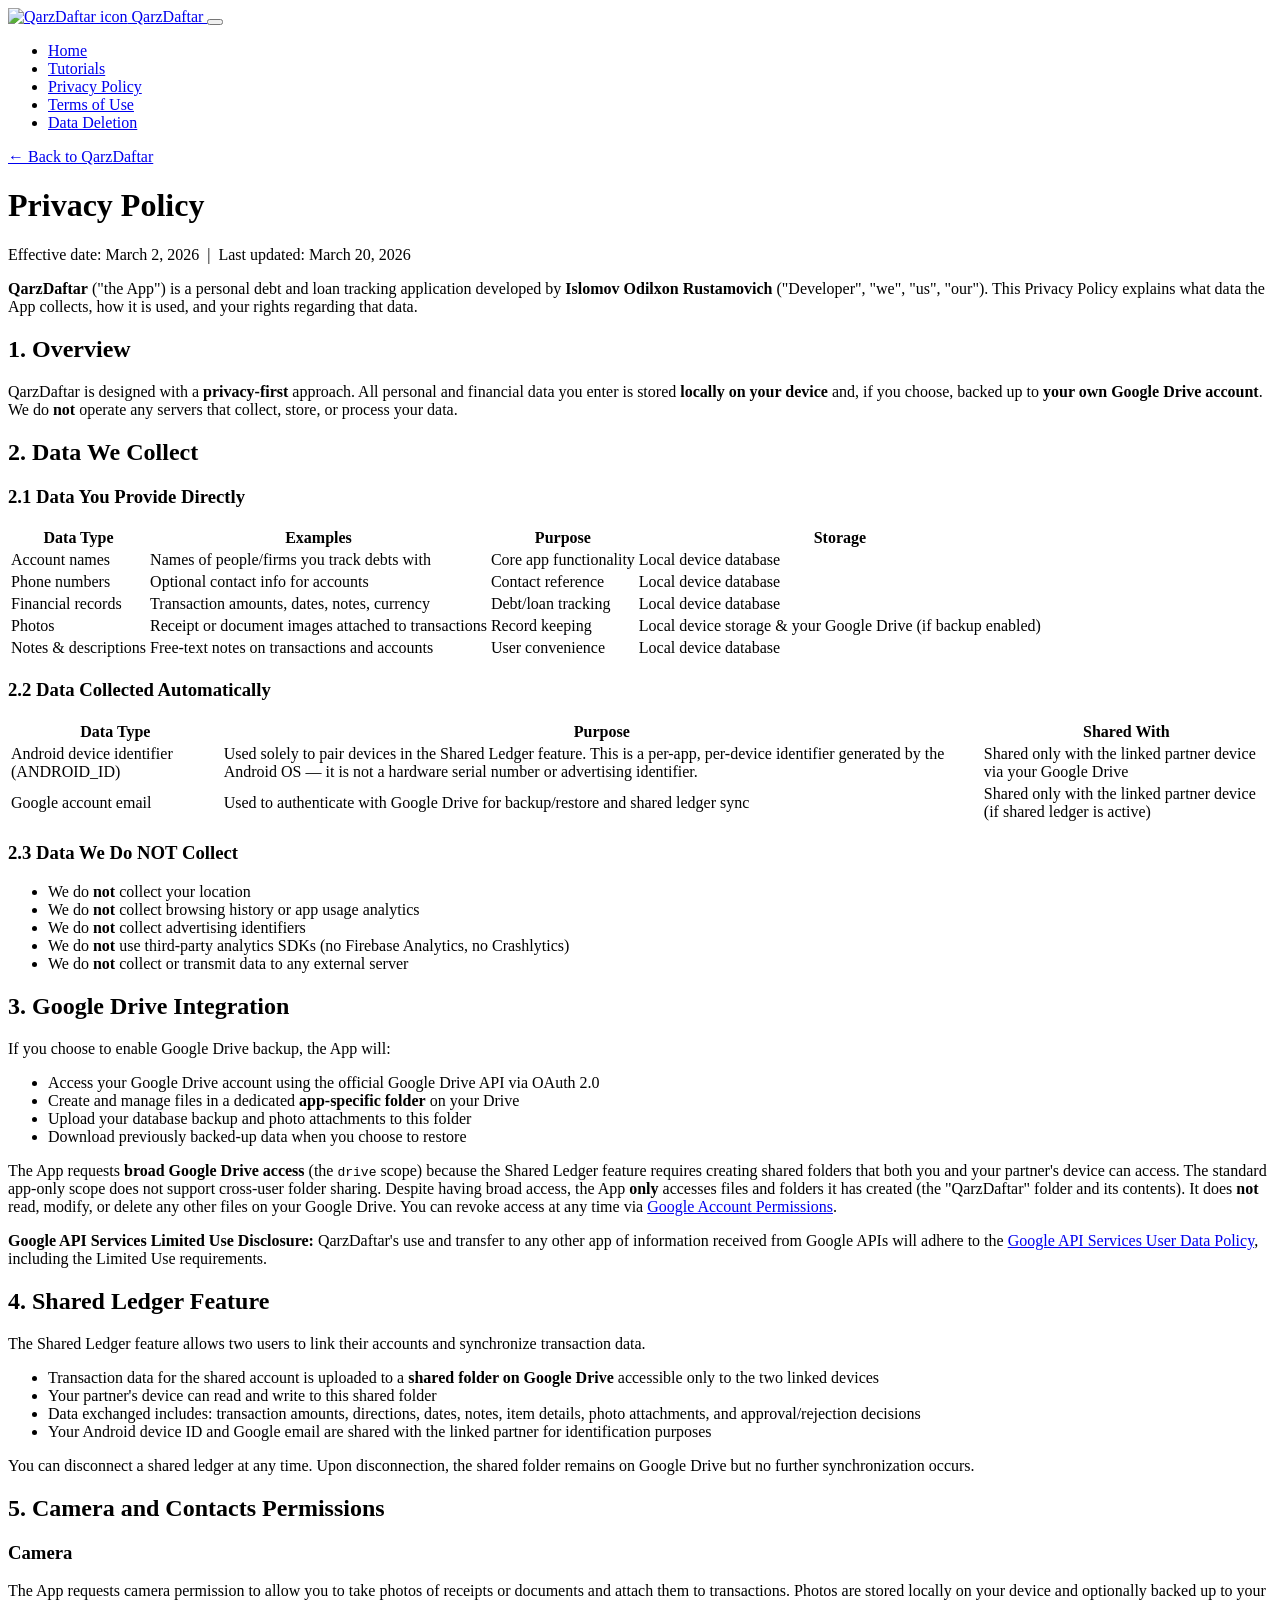
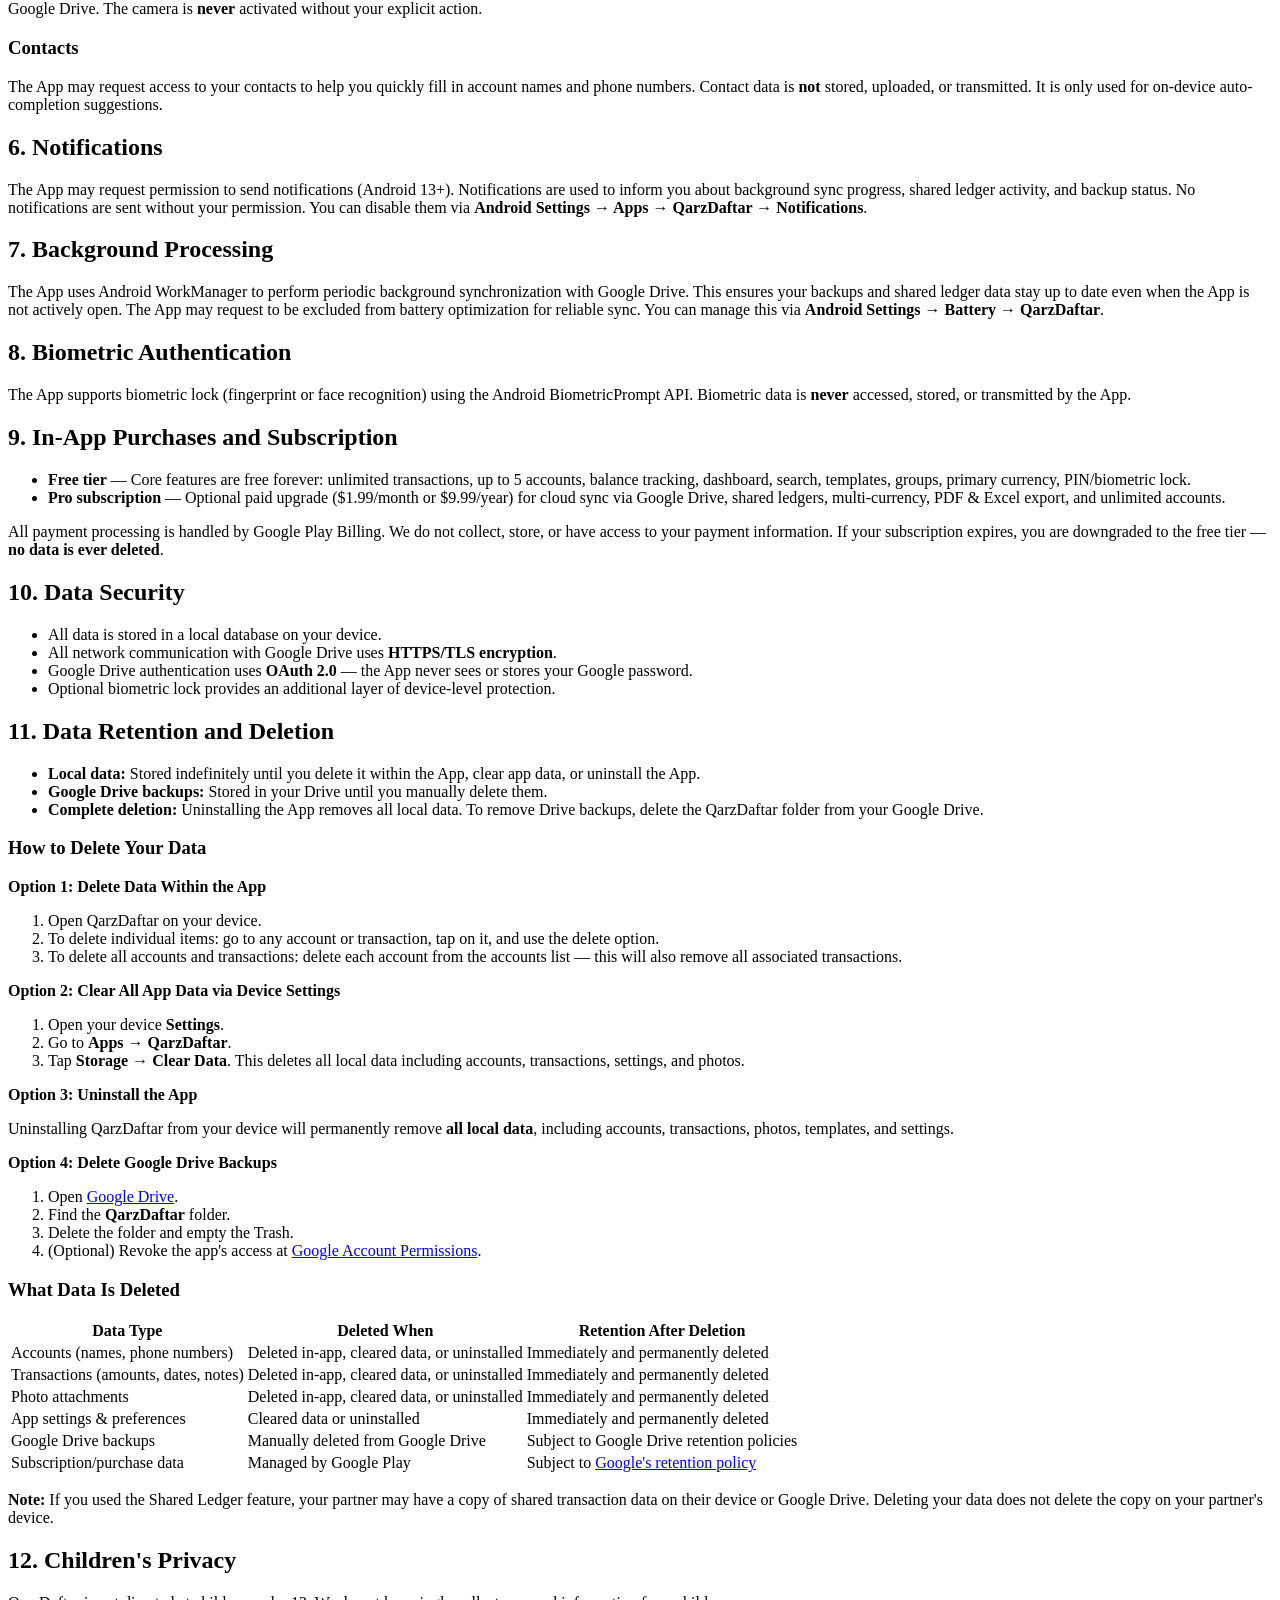
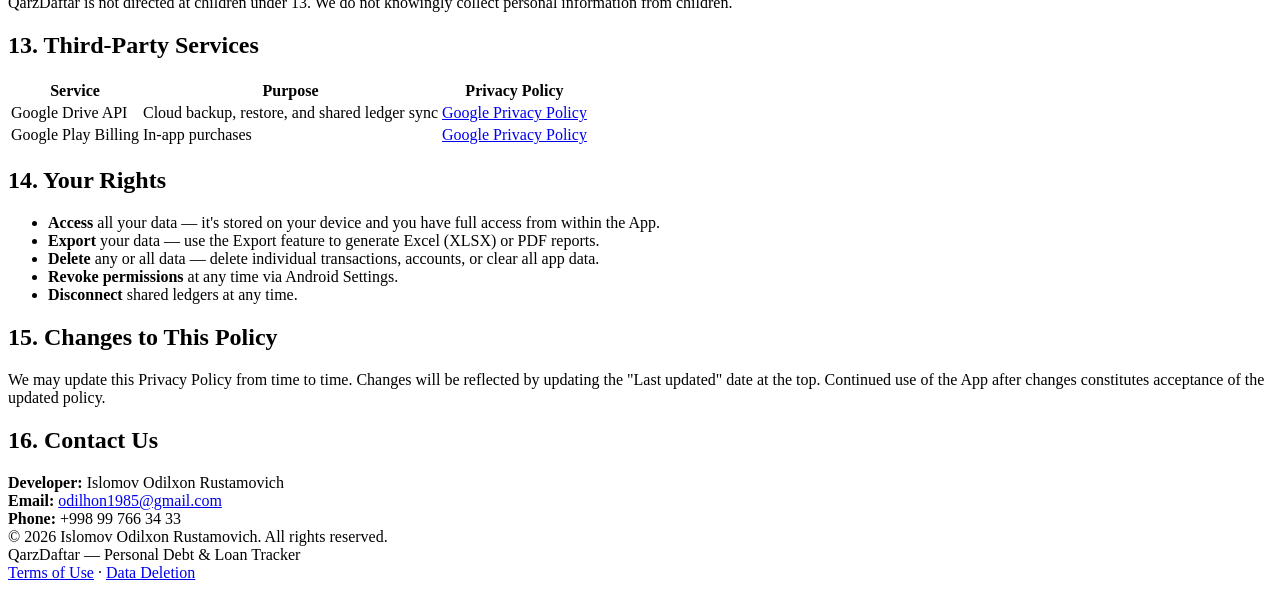
==== privacy/index.html @ 3e2da605 "Restructure project: move site/* to root for GitHub Pages, add .gitignore" ====
<!DOCTYPE html>
<html lang="en">
<head>
    <meta charset="UTF-8" />
    <title>Privacy Policy — QarzDaftar</title>
    <meta name="viewport" content="width=device-width, initial-scale=1.0" />
    <meta name="description" content="QarzDaftar Privacy Policy: how we handle your data, Google Drive integration, shared ledger, and your rights." />

    <!-- Google site verification (placeholder) -->
    <!-- <meta name="google-site-verification" content="YOUR_VERIFICATION_CODE_HERE" /> -->

    <link rel="icon" href="assets/img/app-icon.webp" type="image/webp" />
    <link rel="stylesheet" href="assets/css/main.css" />
</head>
<body>
    <!-- Header / Navbar (simplified for policy pages) -->
    <header class="header">
        <div class="container header-inner">
            <a href="index.html" class="logo">
                <img src="assets/img/app-icon.webp" alt="QarzDaftar icon" />
                QarzDaftar
            </a>

            <button class="hamburger" aria-label="Menu" onclick="toggleMenu()">
                <span></span><span></span><span></span>
            </button>

            <ul class="nav-links" id="navLinks">
                <li><a href="index.html">Home</a></li>
                <li><a href="tutorials/index.html">Tutorials</a></li>
                <li><a href="./index.html">Privacy Policy</a></li>
                <li><a href="terms/index.html">Terms of Use</a></li>
                <li><a href="data-deletion/index.html">Data Deletion</a></li>
            </ul>
        </div>
    </header>

    <main class="policy-page">
        <div class="policy-header">
            <a class="back-link" href="index.html">← Back to QarzDaftar</a>
        </div>

        <h1 class="policy-title">Privacy Policy</h1>
        <p class="policy-meta">Effective date: March 2, 2026 &nbsp;|&nbsp; Last updated: March 20, 2026</p>

        <div class="policy-content">
            <p>
                <strong>QarzDaftar</strong> ("the App") is a personal debt and loan tracking application
                developed by <strong>Islomov Odilxon Rustamovich</strong> ("Developer", "we", "us", "our").
                This Privacy Policy explains what data the App collects, how it is used, and your rights regarding that data.
            </p>

            <h2>1. Overview</h2>
            <p>
                QarzDaftar is designed with a <strong>privacy-first</strong> approach. All personal and financial data you enter
                is stored <strong>locally on your device</strong> and, if you choose, backed up to <strong>your own Google Drive account</strong>.
                We do <strong>not</strong> operate any servers that collect, store, or process your data.
            </p>

            <h2>2. Data We Collect</h2>

            <h3>2.1 Data You Provide Directly</h3>
            <table>
                <thead>
                    <tr>
                        <th>Data Type</th>
                        <th>Examples</th>
                        <th>Purpose</th>
                        <th>Storage</th>
                    </tr>
                </thead>
                <tbody>
                    <tr>
                        <td>Account names</td>
                        <td>Names of people/firms you track debts with</td>
                        <td>Core app functionality</td>
                        <td>Local device database</td>
                    </tr>
                    <tr>
                        <td>Phone numbers</td>
                        <td>Optional contact info for accounts</td>
                        <td>Contact reference</td>
                        <td>Local device database</td>
                    </tr>
                    <tr>
                        <td>Financial records</td>
                        <td>Transaction amounts, dates, notes, currency</td>
                        <td>Debt/loan tracking</td>
                        <td>Local device database</td>
                    </tr>
                    <tr>
                        <td>Photos</td>
                        <td>Receipt or document images attached to transactions</td>
                        <td>Record keeping</td>
                        <td>Local device storage &amp; your Google Drive (if backup enabled)</td>
                    </tr>
                    <tr>
                        <td>Notes &amp; descriptions</td>
                        <td>Free-text notes on transactions and accounts</td>
                        <td>User convenience</td>
                        <td>Local device database</td>
                    </tr>
                </tbody>
            </table>

            <h3>2.2 Data Collected Automatically</h3>
            <table>
                <thead>
                    <tr>
                        <th>Data Type</th>
                        <th>Purpose</th>
                        <th>Shared With</th>
                    </tr>
                </thead>
                <tbody>
                    <tr>
                        <td>Android device identifier (ANDROID_ID)</td>
                        <td>Used solely to pair devices in the Shared Ledger feature. This is a per-app, per-device identifier generated by the Android OS — it is not a hardware serial number or advertising identifier.</td>
                        <td>Shared only with the linked partner device via your Google Drive</td>
                    </tr>
                    <tr>
                        <td>Google account email</td>
                        <td>Used to authenticate with Google Drive for backup/restore and shared ledger sync</td>
                        <td>Shared only with the linked partner device (if shared ledger is active)</td>
                    </tr>
                </tbody>
            </table>

            <h3>2.3 Data We Do NOT Collect</h3>
            <ul>
                <li>We do <strong>not</strong> collect your location</li>
                <li>We do <strong>not</strong> collect browsing history or app usage analytics</li>
                <li>We do <strong>not</strong> collect advertising identifiers</li>
                <li>We do <strong>not</strong> use third-party analytics SDKs (no Firebase Analytics, no Crashlytics)</li>
                <li>We do <strong>not</strong> collect or transmit data to any external server</li>
            </ul>

            <h2>3. Google Drive Integration</h2>
            <p>If you choose to enable Google Drive backup, the App will:</p>
            <ul>
                <li>Access your Google Drive account using the official Google Drive API via OAuth 2.0</li>
                <li>Create and manage files in a dedicated <strong>app-specific folder</strong> on your Drive</li>
                <li>Upload your database backup and photo attachments to this folder</li>
                <li>Download previously backed-up data when you choose to restore</li>
            </ul>
            <p>
                The App requests <strong>broad Google Drive access</strong> (the <code>drive</code> scope) because the Shared Ledger
                feature requires creating shared folders that both you and your partner's device can access.
                The standard app-only scope does not support cross-user folder sharing.
                Despite having broad access, the App <strong>only</strong> accesses files and folders it has created
                (the "QarzDaftar" folder and its contents). It does <strong>not</strong> read, modify, or delete any other files
                on your Google Drive. You can revoke access at any time via
                <a href="https://myaccount.google.com/permissions" target="_blank" rel="noopener">Google Account Permissions</a>.
            </p>
            <p>
                <strong>Google API Services Limited Use Disclosure:</strong>
                QarzDaftar's use and transfer to any other app of information received from Google APIs will adhere to the
                <a href="https://developers.google.com/terms/api-services-user-data-policy" target="_blank" rel="noopener">Google API Services User Data Policy</a>,
                including the Limited Use requirements.
            </p>

            <h2>4. Shared Ledger Feature</h2>
            <p>The Shared Ledger feature allows two users to link their accounts and synchronize transaction data.</p>
            <ul>
                <li>Transaction data for the shared account is uploaded to a <strong>shared folder on Google Drive</strong> accessible only to the two linked devices</li>
                <li>Your partner's device can read and write to this shared folder</li>
                <li>Data exchanged includes: transaction amounts, directions, dates, notes, item details, photo attachments, and approval/rejection decisions</li>
                <li>Your Android device ID and Google email are shared with the linked partner for identification purposes</li>
            </ul>
            <p>You can disconnect a shared ledger at any time. Upon disconnection, the shared folder remains on Google Drive but no further synchronization occurs.</p>

            <h2>5. Camera and Contacts Permissions</h2>

            <h3>Camera</h3>
            <p>The App requests camera permission to allow you to take photos of receipts or documents and attach them to transactions. Photos are stored locally on your device and optionally backed up to your Google Drive. The camera is <strong>never</strong> activated without your explicit action.</p>

            <h3>Contacts</h3>
            <p>The App may request access to your contacts to help you quickly fill in account names and phone numbers. Contact data is <strong>not</strong> stored, uploaded, or transmitted. It is only used for on-device auto-completion suggestions.</p>

            <h2>6. Notifications</h2>
            <p>The App may request permission to send notifications (Android 13+). Notifications are used to inform you about background sync progress, shared ledger activity, and backup status. No notifications are sent without your permission. You can disable them via <strong>Android Settings → Apps → QarzDaftar → Notifications</strong>.</p>

            <h2>7. Background Processing</h2>
            <p>The App uses Android WorkManager to perform periodic background synchronization with Google Drive. This ensures your backups and shared ledger data stay up to date even when the App is not actively open. The App may request to be excluded from battery optimization for reliable sync. You can manage this via <strong>Android Settings → Battery → QarzDaftar</strong>.</p>

            <h2>8. Biometric Authentication</h2>
            <p>The App supports biometric lock (fingerprint or face recognition) using the Android BiometricPrompt API. Biometric data is <strong>never</strong> accessed, stored, or transmitted by the App.</p>

            <h2>9. In-App Purchases and Subscription</h2>
            <ul>
                <li><strong>Free tier</strong> — Core features are free forever: unlimited transactions, up to 5 accounts, balance tracking, dashboard, search, templates, groups, primary currency, PIN/biometric lock.</li>
                <li><strong>Pro subscription</strong> — Optional paid upgrade ($1.99/month or $9.99/year) for cloud sync via Google Drive, shared ledgers, multi-currency, PDF &amp; Excel export, and unlimited accounts.</li>
            </ul>
            <p>All payment processing is handled by Google Play Billing. We do not collect, store, or have access to your payment information. If your subscription expires, you are downgraded to the free tier — <strong>no data is ever deleted</strong>.</p>

            <h2>10. Data Security</h2>
            <ul>
                <li>All data is stored in a local database on your device.</li>
                <li>All network communication with Google Drive uses <strong>HTTPS/TLS encryption</strong>.</li>
                <li>Google Drive authentication uses <strong>OAuth 2.0</strong> — the App never sees or stores your Google password.</li>
                <li>Optional biometric lock provides an additional layer of device-level protection.</li>
            </ul>

            <h2>11. Data Retention and Deletion</h2>
            <ul>
                <li><strong>Local data:</strong> Stored indefinitely until you delete it within the App, clear app data, or uninstall the App.</li>
                <li><strong>Google Drive backups:</strong> Stored in your Drive until you manually delete them.</li>
                <li><strong>Complete deletion:</strong> Uninstalling the App removes all local data. To remove Drive backups, delete the QarzDaftar folder from your Google Drive.</li>
            </ul>

            <h3>How to Delete Your Data</h3>

            <p><strong>Option 1: Delete Data Within the App</strong></p>
            <ol>
                <li>Open QarzDaftar on your device.</li>
                <li>To delete individual items: go to any account or transaction, tap on it, and use the delete option.</li>
                <li>To delete all accounts and transactions: delete each account from the accounts list — this will also remove all associated transactions.</li>
            </ol>

            <p><strong>Option 2: Clear All App Data via Device Settings</strong></p>
            <ol>
                <li>Open your device <strong>Settings</strong>.</li>
                <li>Go to <strong>Apps</strong> → <strong>QarzDaftar</strong>.</li>
                <li>Tap <strong>Storage</strong> → <strong>Clear Data</strong>. This deletes all local data including accounts, transactions, settings, and photos.</li>
            </ol>

            <p><strong>Option 3: Uninstall the App</strong></p>
            <p>Uninstalling QarzDaftar from your device will permanently remove <strong>all local data</strong>, including accounts, transactions, photos, templates, and settings.</p>

            <p><strong>Option 4: Delete Google Drive Backups</strong></p>
            <ol>
                <li>Open <a href="https://drive.google.com" target="_blank" rel="noopener">Google Drive</a>.</li>
                <li>Find the <strong>QarzDaftar</strong> folder.</li>
                <li>Delete the folder and empty the Trash.</li>
                <li>(Optional) Revoke the app's access at <a href="https://myaccount.google.com/permissions" target="_blank" rel="noopener">Google Account Permissions</a>.</li>
            </ol>

            <h3>What Data Is Deleted</h3>
            <table>
                <thead>
                    <tr>
                        <th>Data Type</th>
                        <th>Deleted When</th>
                        <th>Retention After Deletion</th>
                    </tr>
                </thead>
                <tbody>
                    <tr>
                        <td>Accounts (names, phone numbers)</td>
                        <td>Deleted in-app, cleared data, or uninstalled</td>
                        <td>Immediately and permanently deleted</td>
                    </tr>
                    <tr>
                        <td>Transactions (amounts, dates, notes)</td>
                        <td>Deleted in-app, cleared data, or uninstalled</td>
                        <td>Immediately and permanently deleted</td>
                    </tr>
                    <tr>
                        <td>Photo attachments</td>
                        <td>Deleted in-app, cleared data, or uninstalled</td>
                        <td>Immediately and permanently deleted</td>
                    </tr>
                    <tr>
                        <td>App settings &amp; preferences</td>
                        <td>Cleared data or uninstalled</td>
                        <td>Immediately and permanently deleted</td>
                    </tr>
                    <tr>
                        <td>Google Drive backups</td>
                        <td>Manually deleted from Google Drive</td>
                        <td>Subject to Google Drive retention policies</td>
                    </tr>
                    <tr>
                        <td>Subscription/purchase data</td>
                        <td>Managed by Google Play</td>
                        <td>Subject to <a href="https://policies.google.com/privacy" target="_blank" rel="noopener">Google's retention policy</a></td>
                    </tr>
                </tbody>
            </table>

            <p><strong>Note:</strong> If you used the Shared Ledger feature, your partner may have a copy of shared transaction data on their device or Google Drive. Deleting your data does not delete the copy on your partner's device.</p>

            <h2>12. Children's Privacy</h2>
            <p>QarzDaftar is not directed at children under 13. We do not knowingly collect personal information from children.</p>

            <h2>13. Third-Party Services</h2>
            <table>
                <thead>
                    <tr>
                        <th>Service</th>
                        <th>Purpose</th>
                        <th>Privacy Policy</th>
                    </tr>
                </thead>
                <tbody>
                    <tr>
                        <td>Google Drive API</td>
                        <td>Cloud backup, restore, and shared ledger sync</td>
                        <td><a href="https://policies.google.com/privacy" target="_blank" rel="noopener">Google Privacy Policy</a></td>
                    </tr>
                    <tr>
                        <td>Google Play Billing</td>
                        <td>In-app purchases</td>
                        <td><a href="https://policies.google.com/privacy" target="_blank" rel="noopener">Google Privacy Policy</a></td>
                    </tr>
                </tbody>
            </table>

            <h2>14. Your Rights</h2>
            <ul>
                <li><strong>Access</strong> all your data — it's stored on your device and you have full access from within the App.</li>
                <li><strong>Export</strong> your data — use the Export feature to generate Excel (XLSX) or PDF reports.</li>
                <li><strong>Delete</strong> any or all data — delete individual transactions, accounts, or clear all app data.</li>
                <li><strong>Revoke permissions</strong> at any time via Android Settings.</li>
                <li><strong>Disconnect</strong> shared ledgers at any time.</li>
            </ul>

            <h2>15. Changes to This Policy</h2>
            <p>We may update this Privacy Policy from time to time. Changes will be reflected by updating the "Last updated" date at the top. Continued use of the App after changes constitutes acceptance of the updated policy.</p>

            <h2>16. Contact Us</h2>
            <div class="contact-box">
                <strong>Developer:</strong> Islomov Odilxon Rustamovich<br />
                <strong>Email:</strong> <a href="mailto:odilhon1985@gmail.com">odilhon1985@gmail.com</a><br />
                <strong>Phone:</strong> +998 99 766 34 33
            </div>

        </div>

        <footer class="policy-footer">
            © 2026 Islomov Odilxon Rustamovich. All rights reserved.<br />
            QarzDaftar — Personal Debt &amp; Loan Tracker<br />
            <a href="terms/index.html">Terms of Use</a> · <a href="data-deletion/index.html">Data Deletion</a>
        </footer>
    </main>

    <script src="assets/js/main.js"></script>
</body>
</html>
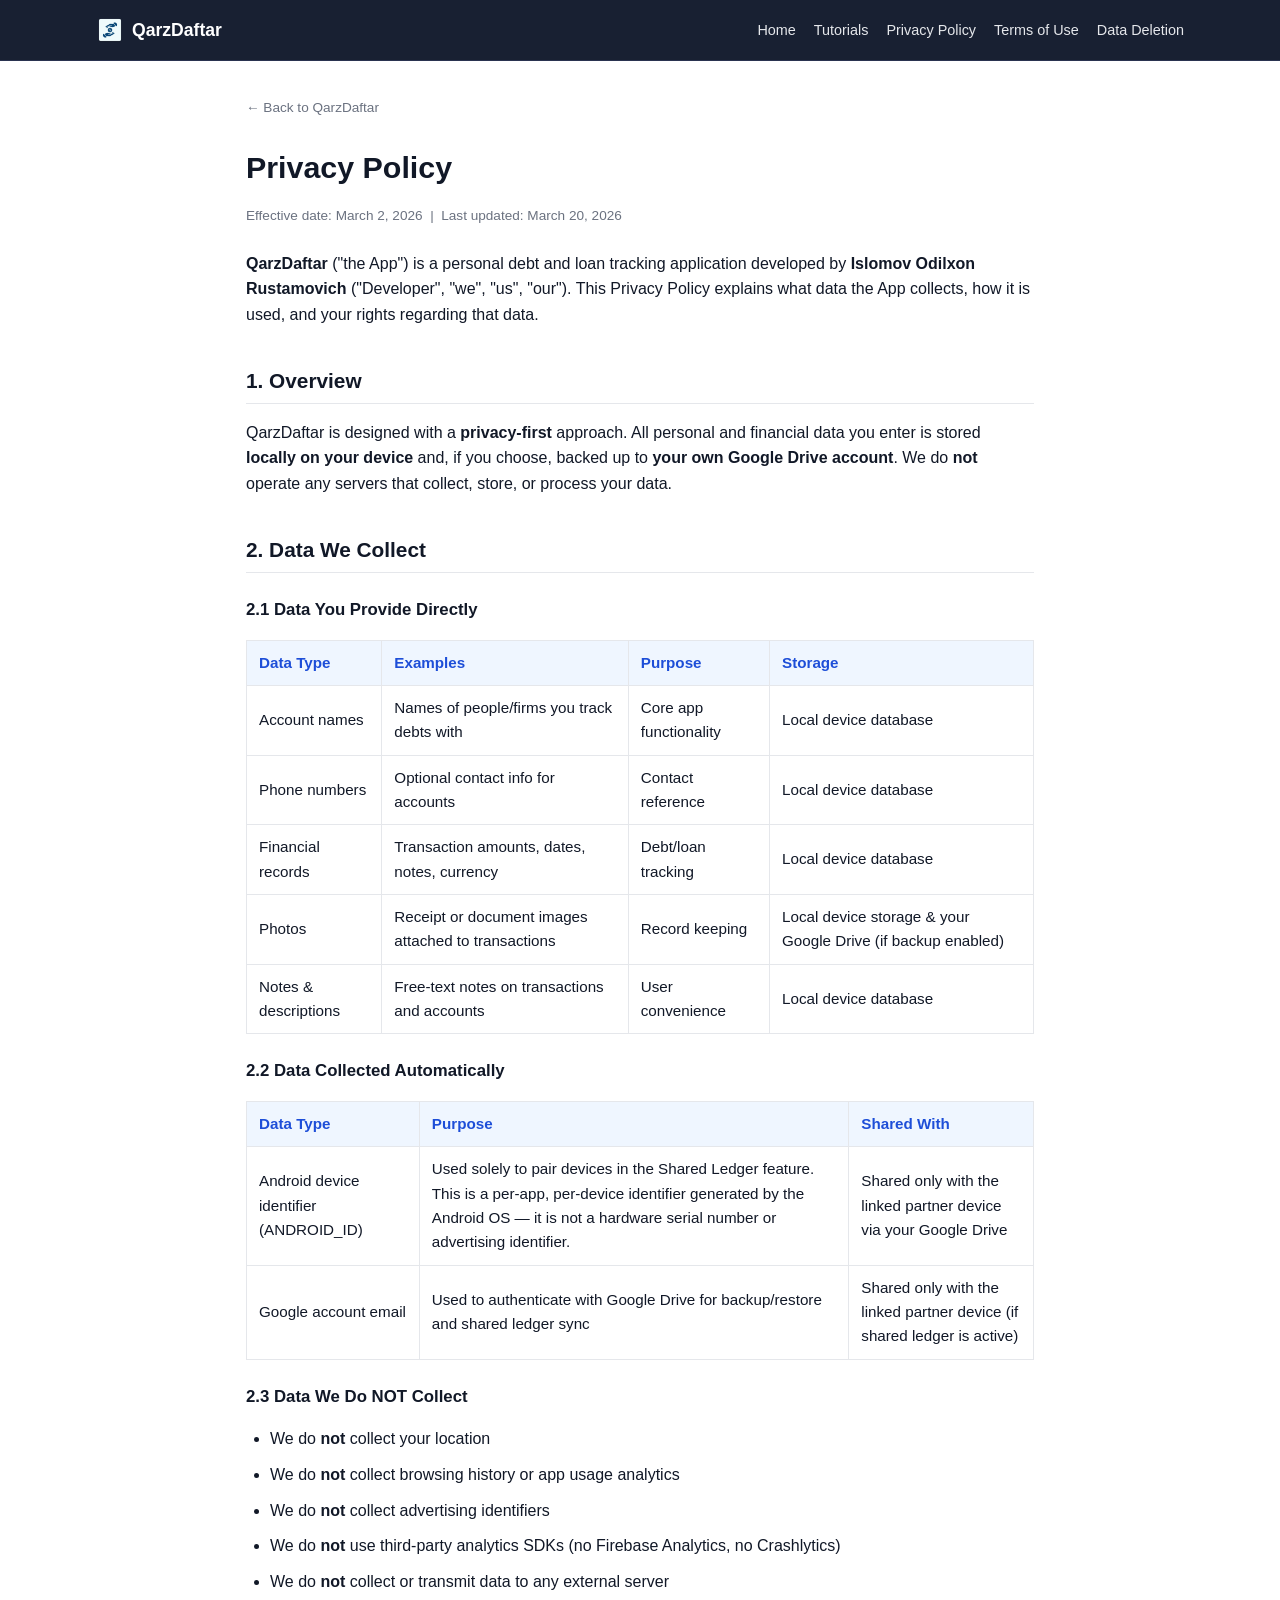
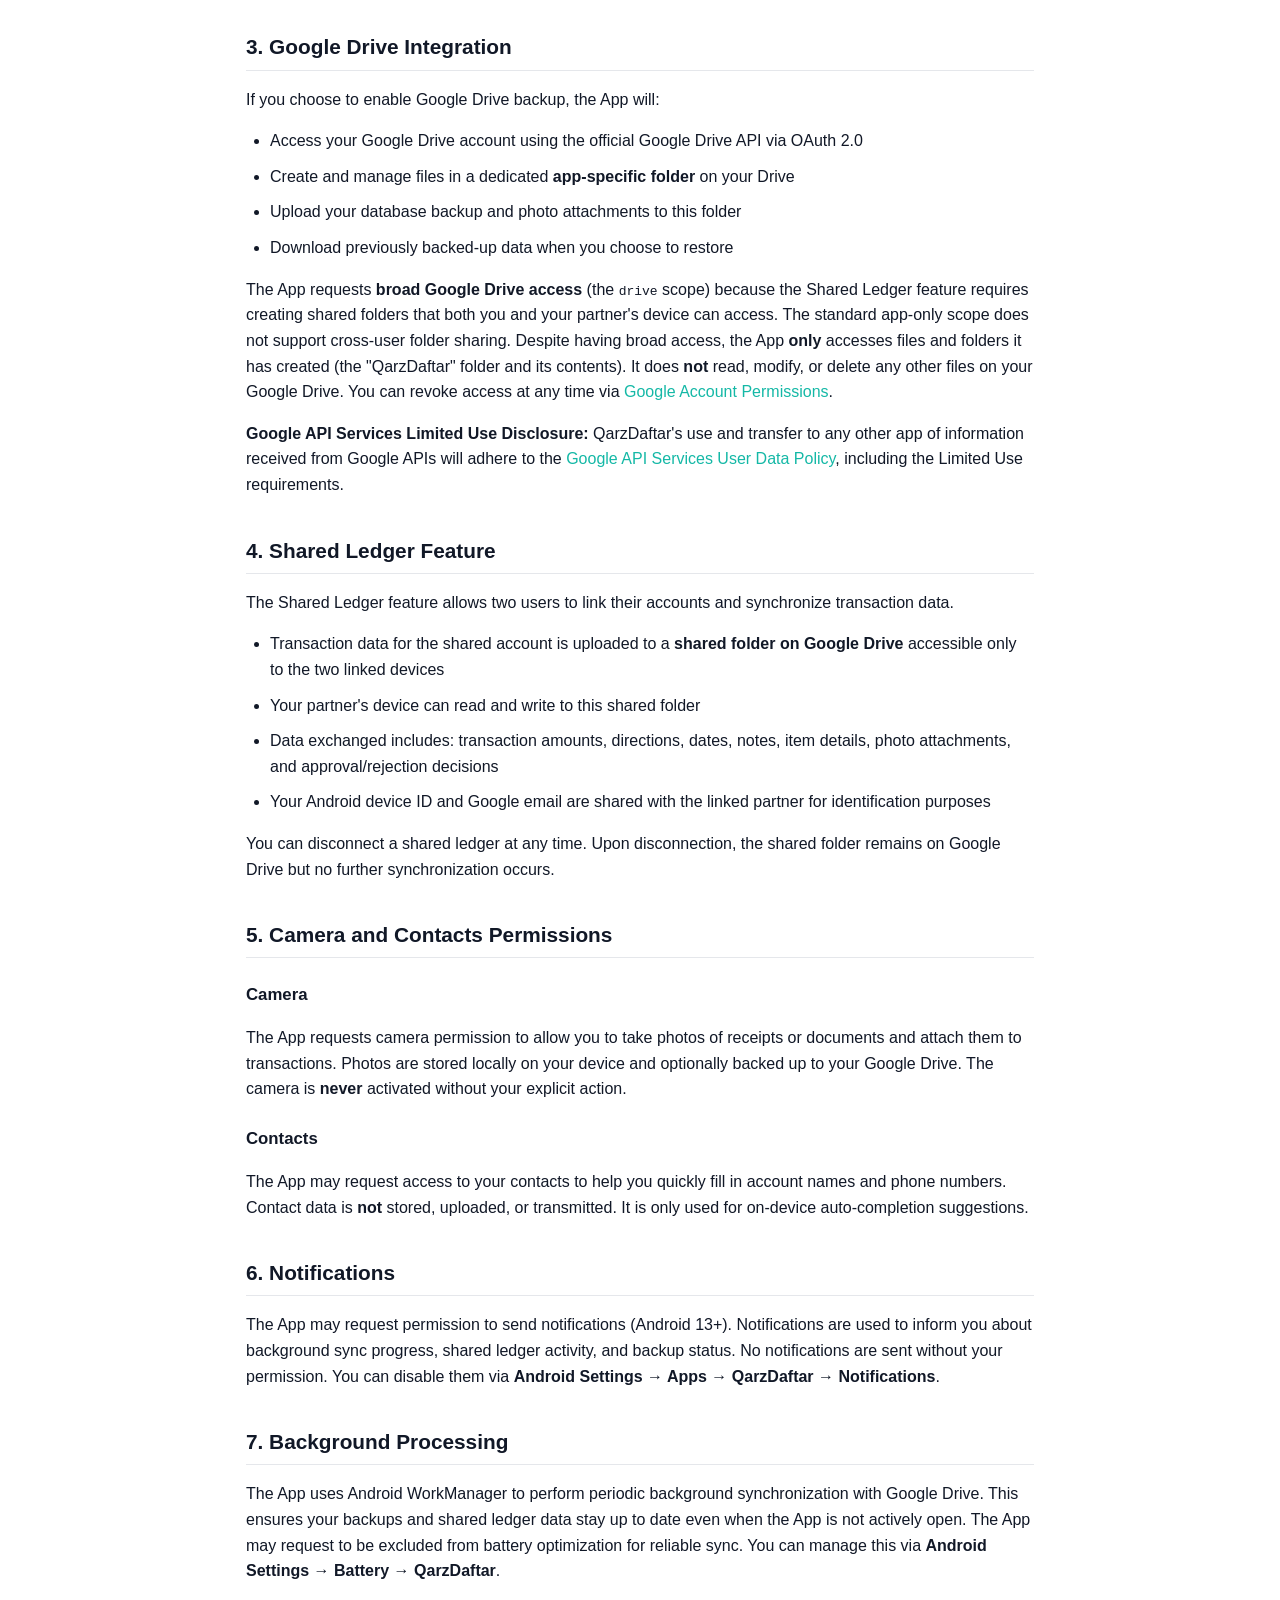
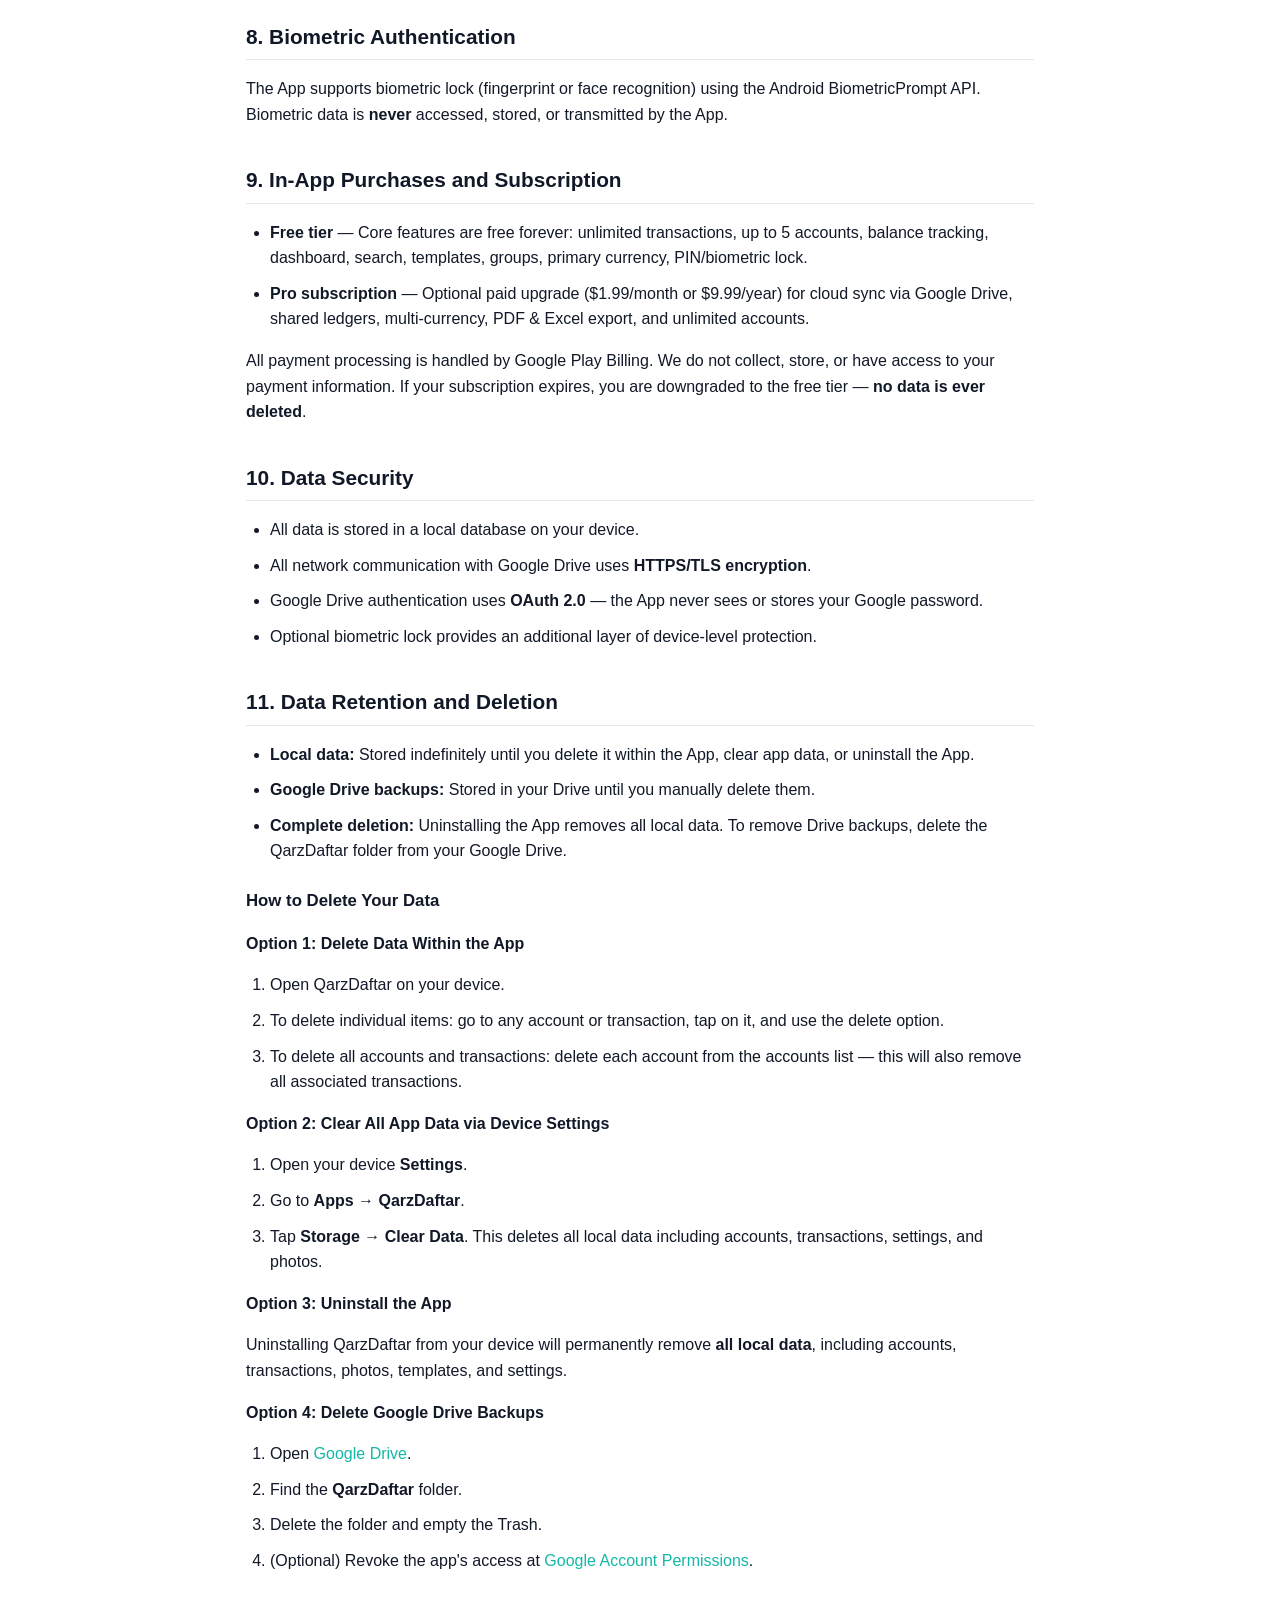
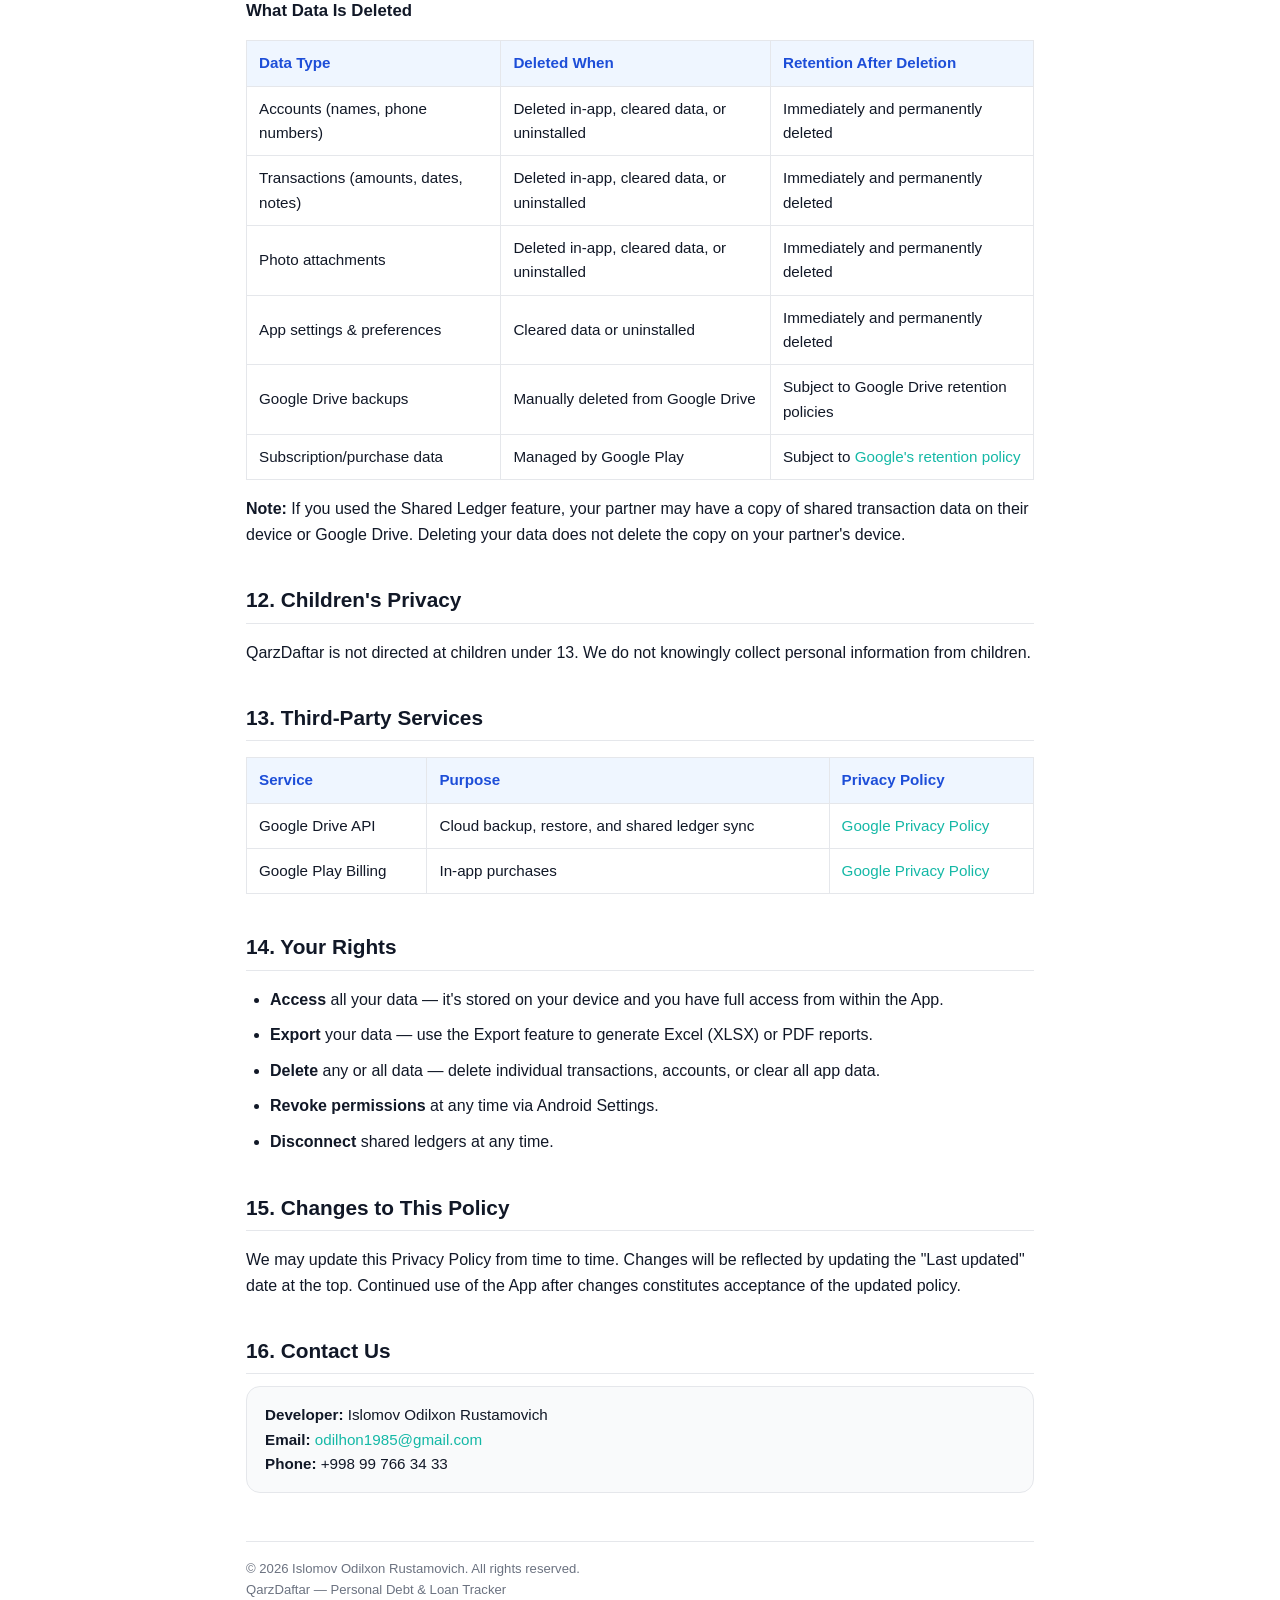
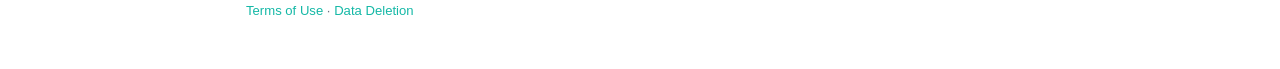
==== commit 7e8d323b: "Fix relative paths in privacy/terms/data-deletion/tutorials after restructuring" ====
--- a/privacy/index.html
+++ b/privacy/index.html
@@ -9,15 +9,15 @@
     <!-- Google site verification (placeholder) -->
     <!-- <meta name="google-site-verification" content="YOUR_VERIFICATION_CODE_HERE" /> -->
 
-    <link rel="icon" href="assets/img/app-icon.webp" type="image/webp" />
-    <link rel="stylesheet" href="assets/css/main.css" />
+    <link rel="icon" href="../assets/img/app-icon.webp" type="image/webp" />
+    <link rel="stylesheet" href="../assets/css/main.css" />
 </head>
 <body>
     <!-- Header / Navbar (simplified for policy pages) -->
     <header class="header">
         <div class="container header-inner">
-            <a href="index.html" class="logo">
-                <img src="assets/img/app-icon.webp" alt="QarzDaftar icon" />
+            <a href="../index.html" class="logo">
+                <img src="../assets/img/app-icon.webp" alt="QarzDaftar icon" />
                 QarzDaftar
             </a>
 
@@ -26,18 +26,18 @@
             </button>
 
             <ul class="nav-links" id="navLinks">
-                <li><a href="index.html">Home</a></li>
-                <li><a href="tutorials/index.html">Tutorials</a></li>
+                <li><a href="../index.html">Home</a></li>
+                <li><a href="../tutorials/index.html">Tutorials</a></li>
                 <li><a href="./index.html">Privacy Policy</a></li>
-                <li><a href="terms/index.html">Terms of Use</a></li>
-                <li><a href="data-deletion/index.html">Data Deletion</a></li>
+                <li><a href="../terms/index.html">Terms of Use</a></li>
+                <li><a href="../data-deletion/index.html">Data Deletion</a></li>
             </ul>
         </div>
     </header>
 
     <main class="policy-page">
         <div class="policy-header">
-            <a class="back-link" href="index.html">← Back to QarzDaftar</a>
+            <a class="back-link" href="../index.html">← Back to QarzDaftar</a>
         </div>
 
         <h1 class="policy-title">Privacy Policy</h1>
@@ -330,10 +330,10 @@
         <footer class="policy-footer">
             © 2026 Islomov Odilxon Rustamovich. All rights reserved.<br />
             QarzDaftar — Personal Debt &amp; Loan Tracker<br />
-            <a href="terms/index.html">Terms of Use</a> · <a href="data-deletion/index.html">Data Deletion</a>
+            <a href="../terms/index.html">Terms of Use</a> · <a href="../data-deletion/index.html">Data Deletion</a>
         </footer>
     </main>
 
-    <script src="assets/js/main.js"></script>
+    <script src="../assets/js/main.js"></script>
 </body>
 </html>
--- a/assets/css/main.css
+++ b/assets/css/main.css
@@ -0,0 +1,591 @@
+/* QarzDaftar Landing Page — Global Styles */
+
+:root {
+  --primary: #0f766e;
+  --primary-soft: #14b8a6;
+  --accent: #0ea5e9;
+  --bg: #ffffff;
+  --bg-alt: #f5fbfa;
+  --text: #111827;
+  --muted: #6b7280;
+  --border: #e5e7eb;
+  --card-bg: #ffffff;
+  --radius: 14px;
+  --shadow-soft: 0 18px 40px rgba(15, 23, 42, 0.06);
+  --font-sans: -apple-system, BlinkMacSystemFont, "Segoe UI", Roboto, Oxygen, Ubuntu, sans-serif;
+}
+
+*, *::before, *::after {
+  box-sizing: border-box;
+}
+
+html {
+  scroll-behavior: smooth;
+}
+
+body {
+  margin: 0;
+  font-family: var(--font-sans);
+  color: var(--text);
+  background: var(--bg);
+  line-height: 1.6;
+  -webkit-font-smoothing: antialiased;
+}
+
+a {
+  color: var(--primary-soft);
+  text-decoration: none;
+}
+
+a:hover {
+  text-decoration: underline;
+}
+
+img {
+  max-width: 100%;
+  height: auto;
+  display: block;
+}
+
+/* Layout */
+
+.container {
+  width: 100%;
+  max-width: 1120px;
+  margin: 0 auto;
+  padding: 0 16px;
+}
+
+.section {
+  padding: 56px 0 48px;
+}
+
+.section-alt {
+  background: var(--bg-alt);
+}
+
+.section-title {
+  font-size: 2rem;
+  font-weight: 700;
+  margin-bottom: 10px;
+  color: #111827;
+}
+
+.section-subtitle {
+  max-width: 640px;
+  color: var(--muted);
+  margin-bottom: 32px;
+}
+
+/* Header / Navbar */
+
+.header {
+  position: sticky;
+  top: 0;
+  z-index: 50;
+  background: rgba(15, 23, 42, 0.96);
+  backdrop-filter: blur(14px);
+  border-bottom: 1px solid rgba(148, 163, 253, 0.15);
+}
+
+.header-inner {
+  display: flex;
+  align-items: center;
+  justify-content: space-between;
+  height: 60px;
+}
+
+.logo {
+  display: inline-flex;
+  align-items: center;
+  gap: 8px;
+  color: #ffffff;
+  font-weight: 700;
+  font-size: 1.1rem;
+}
+
+.logo img {
+  width: 28px;
+  height: 28px;
+  border-radius: 6px;
+}
+
+.nav-links {
+  display: flex;
+  gap: 18px;
+  align-items: center;
+  list-style: none;
+  margin: 0;
+  padding: 0;
+}
+
+.nav-links a {
+  color: #e5e7eb;
+  font-size: 0.9rem;
+  text-decoration: none;
+}
+
+.nav-links a:hover {
+  color: #ffffff;
+  text-decoration: none;
+}
+
+.hamburger {
+  display: none;
+  flex-direction: column;
+  gap: 4px;
+  background: none;
+  border: none;
+  cursor: pointer;
+  padding: 6px;
+}
+
+.hamburger span {
+  width: 20px;
+  height: 2px;
+  background: #e5e7eb;
+  border-radius: 999px;
+}
+
+/* Mobile nav */
+
+@media (max-width: 768px) {
+  .hamburger {
+    display: flex;
+  }
+
+  .nav-links {
+    position: fixed;
+    top: 60px;
+    left: 0;
+    right: 0;
+    background: rgba(15, 23, 42, 0.98);
+    flex-direction: column;
+    padding: 16px 16px 20px;
+    gap: 14px;
+    border-bottom: 1px solid rgba(148, 163, 253, 0.15);
+    transform: translateY(-10px);
+    opacity: 0;
+    pointer-events: none;
+    transition: all 0.2s ease;
+  }
+
+  .nav-links.open {
+    transform: translateY(0);
+    opacity: 1;
+    pointer-events: auto;
+  }
+}
+
+/* Buttons */
+
+.btn {
+  display: inline-flex;
+  align-items: center;
+  gap: 8px;
+  padding: 12px 24px;
+  border-radius: 999px;
+  font-size: 0.95rem;
+  font-weight: 600;
+  border: none;
+  cursor: pointer;
+  text-decoration: none;
+  transition: all 0.18s ease;
+}
+
+.btn-primary {
+  background: linear-gradient(135deg, var(--primary-soft), var(--accent));
+  color: #ffffff;
+  box-shadow: 0 12px 30px rgba(14, 165, 233, 0.28);
+}
+
+.btn-primary:hover {
+  transform: translateY(-1px);
+  box-shadow: 0 16px 36px rgba(14, 165, 233, 0.35);
+  text-decoration: none;
+}
+
+.btn-ghost {
+  background: transparent;
+  color: #e5e7eb;
+  border: 1px solid rgba(148, 163, 253, 0.35);
+}
+
+.btn-ghost:hover {
+  background: rgba(148, 163, 253, 0.08);
+  text-decoration: none;
+}
+
+/* Ghost button on light/alt sections (e.g. "See QarzDaftar in Action") */
+.section .btn-ghost,
+.section-alt .btn-ghost {
+  color: #111827;
+}
+
+/* Hero */
+
+.hero {
+  padding: 48px 0 40px;
+  background: radial-gradient(circle at top right, #111827 0, #0b1020 100%);
+  color: #e5e7eb;
+}
+
+.hero-inner {
+  display: grid;
+  grid-template-columns: minmax(0, 1fr) minmax(0, 1.4fr);
+  align-items: center;
+  gap: 36px;
+}
+
+.hero-label {
+  display: inline-flex;
+  align-items: center;
+  gap: 8px;
+  padding: 5px 12px;
+  border-radius: 999px;
+  background: rgba(14, 165, 233, 0.1);
+  border: 1px solid rgba(14, 165, 233, 0.25);
+  font-size: 0.78rem;
+  color: #93c5fd;
+  margin-bottom: 14px;
+}
+
+.hero-title {
+  font-size: clamp(2rem, 4vw, 2.6rem);
+  font-weight: 800;
+  line-height: 1.15;
+  color: #ffffff;
+  margin-bottom: 14px;
+}
+
+.hero-subtitle {
+  max-width: 480px;
+  color: #9ca3af;
+  margin-bottom: 22px;
+}
+
+.hero-actions {
+  display: flex;
+  gap: 12px;
+  flex-wrap: wrap;
+}
+
+.hero-visual {
+  position: relative;
+  display: flex;
+  justify-content: center;
+  order: -1; /* image on the left of text on desktop */
+}
+
+.phone-mockup {
+  width: 240px;
+  padding: 16px;
+  background: radial-gradient(circle at top, #111827, #0b1020);
+  border-radius: 32px;
+  box-shadow: 0 35px 90px rgba(14, 165, 233, 0.25),
+              0 0 0 1px rgba(75, 85, 99, 0.6);
+}
+
+.phone-mockup img {
+  border-radius: 18px;
+  width: 100%;
+  aspect-ratio: 9 / 18;
+  object-fit: cover;
+  background: #111827;
+}
+
+@media (max-width: 768px) {
+  .hero-inner {
+    grid-template-columns: minmax(0, 1fr);
+    text-align: center;
+  }
+
+  .hero-visual {
+    order: 1; /* image under the text on mobile */
+  }
+
+  .phone-mockup {
+    width: 180px;
+  }
+}
+
+/* Trust strip */
+
+.trust-strip {
+  padding: 24px 0;
+  background: #ffffff;
+  border-bottom: 1px solid var(--border);
+}
+
+.trust-grid {
+  display: grid;
+  grid-template-columns: repeat(auto-fit, minmax(180px, 1fr));
+  gap: 16px;
+}
+
+.trust-item {
+  display: flex;
+  align-items: center;
+  gap: 10px;
+  font-size: 0.9rem;
+  color: #4b5563;
+}
+
+.trust-icon {
+  width: 32px;
+  height: 32px;
+  border-radius: 999px;
+  background: rgba(14, 165, 233, 0.08);
+  display: inline-flex;
+  align-items: center;
+  justify-content: center;
+  font-size: 1rem;
+}
+
+/* Feature cards */
+
+.features-grid {
+  display: grid;
+  grid-template-columns: repeat(auto-fit, minmax(240px, 1fr));
+  gap: 18px;
+}
+
+.feature-card {
+  background: var(--card-bg);
+  border-radius: var(--radius);
+  padding: 18px 16px;
+  box-shadow: var(--shadow-soft);
+  border: 1px solid var(--border);
+}
+
+.feature-icon {
+  width: 36px;
+  height: 36px;
+  border-radius: 999px;
+  background: rgba(14, 165, 233, 0.08);
+  display: inline-flex;
+  align-items: center;
+  justify-content: center;
+  font-size: 1.1rem;
+  margin-bottom: 8px;
+}
+
+.feature-card h3 {
+  margin: 0 0 4px;
+  font-size: 1rem;
+  color: #111827;
+}
+
+.feature-card p {
+  margin: 0;
+  font-size: 0.9rem;
+  color: var(--muted);
+}
+
+/* How it works */
+
+.steps-grid {
+  display: grid;
+  grid-template-columns: repeat(auto-fit, minmax(180px, 1fr));
+  gap: 16px;
+}
+
+.step-card {
+  background: var(--card-bg);
+  border-radius: var(--radius);
+  padding: 16px;
+  box-shadow: var(--shadow-soft);
+  border: 1px solid var(--border);
+}
+
+.step-number {
+  display: inline-flex;
+  align-items: center;
+  justify-content: center;
+  width: 28px;
+  height: 28px;
+  border-radius: 999px;
+  background: linear-gradient(135deg, var(--primary-soft), var(--accent));
+  color: #ffffff;
+  font-size: 0.78rem;
+  font-weight: 700;
+  margin-bottom: 6px;
+}
+
+.step-card h3 {
+  margin: 0 0 4px;
+  font-size: 0.95rem;
+  color: #111827;
+}
+
+.step-card p {
+  margin: 0;
+  font-size: 0.85rem;
+  color: var(--muted);
+}
+
+/* Reviewers / OAuth info */
+
+.oauth-note {
+  max-width: 760px;
+  margin: 0 auto;
+  padding: 18px 18px;
+  background: #eff6ff;
+  border-radius: var(--radius);
+  border: 1px solid #dbeafe;
+  font-size: 0.9rem;
+  color: #4b5563;
+}
+
+.oauth-note strong {
+  color: #1d4ed8;
+}
+
+/* Footer */
+
+.footer {
+  padding: 28px 0 24px;
+  background: #111827;
+  color: #9ca3af;
+  font-size: 0.85rem;
+}
+
+.footer-inner {
+  display: flex;
+  justify-content: space-between;
+  align-items: center;
+  gap: 16px;
+  flex-wrap: wrap;
+}
+
+.footer-links {
+  display: flex;
+  gap: 18px;
+  flex-wrap: wrap;
+}
+
+.footer a {
+  color: #9ca3af;
+}
+
+.footer a:hover {
+  color: #e5e7eb;
+}
+
+@media (max-width: 600px) {
+  .footer-inner {
+    flex-direction: column;
+    align-items: flex-start;
+  }
+}
+
+/* Policy pages */
+
+.policy-page {
+  max-width: 820px;
+  margin: 0 auto;
+  padding: 36px 16px 48px;
+}
+
+.policy-header {
+  display: flex;
+  align-items: center;
+  justify-content: space-between;
+  gap: 12px;
+  margin-bottom: 24px;
+}
+
+.back-link {
+  font-size: 0.85rem;
+  color: var(--muted);
+  display: inline-flex;
+  align-items: center;
+  gap: 4px;
+}
+
+.policy-title {
+  font-size: 1.9rem;
+  font-weight: 700;
+  margin-bottom: 6px;
+  color: #111827;
+}
+
+.policy-meta {
+  color: var(--muted);
+  font-size: 0.85rem;
+  margin-bottom: 24px;
+}
+
+.policy-content h2 {
+  font-size: 1.3rem;
+  margin: 36px 0 10px;
+  padding-bottom: 6px;
+  border-bottom: 1px solid var(--border);
+  color: #111827;
+}
+
+.policy-content h3 {
+  font-size: 1.05rem;
+  margin: 24px 0 8px;
+  color: #111827;
+}
+
+.policy-content p,
+.policy-content li {
+  margin-bottom: 10px;
+  color: var(--text);
+}
+
+.policy-content ul,
+.policy-content ol {
+  padding-left: 24px;
+}
+
+.policy-content table {
+  width: 100%;
+  border-collapse: collapse;
+  margin: 16px 0;
+  font-size: 0.95rem;
+}
+
+.policy-content th,
+.policy-content td {
+  text-align: left;
+  padding: 10px 12px;
+  border: 1px solid var(--border);
+}
+
+.policy-content th {
+  background: #eff6ff;
+  color: #1d4ed8;
+}
+
+.contact-box {
+  margin-top: 12px;
+  padding: 16px 18px;
+  border-radius: var(--radius);
+  background: #f9fafb;
+  border: 1px solid var(--border);
+  font-size: 0.95rem;
+}
+
+.policy-footer {
+  margin-top: 48px;
+  padding-top: 16px;
+  border-top: 1px solid var(--border);
+  color: var(--muted);
+  font-size: 0.82rem;
+}
+
+/* Utility */
+
+.fade-up {
+  opacity: 0;
+  transform: translateY(14px);
+  transition: all 0.35s ease-out;
+}
+
+.fade-up.visible {
+  opacity: 1;
+  transform: translateY(0);
+}
